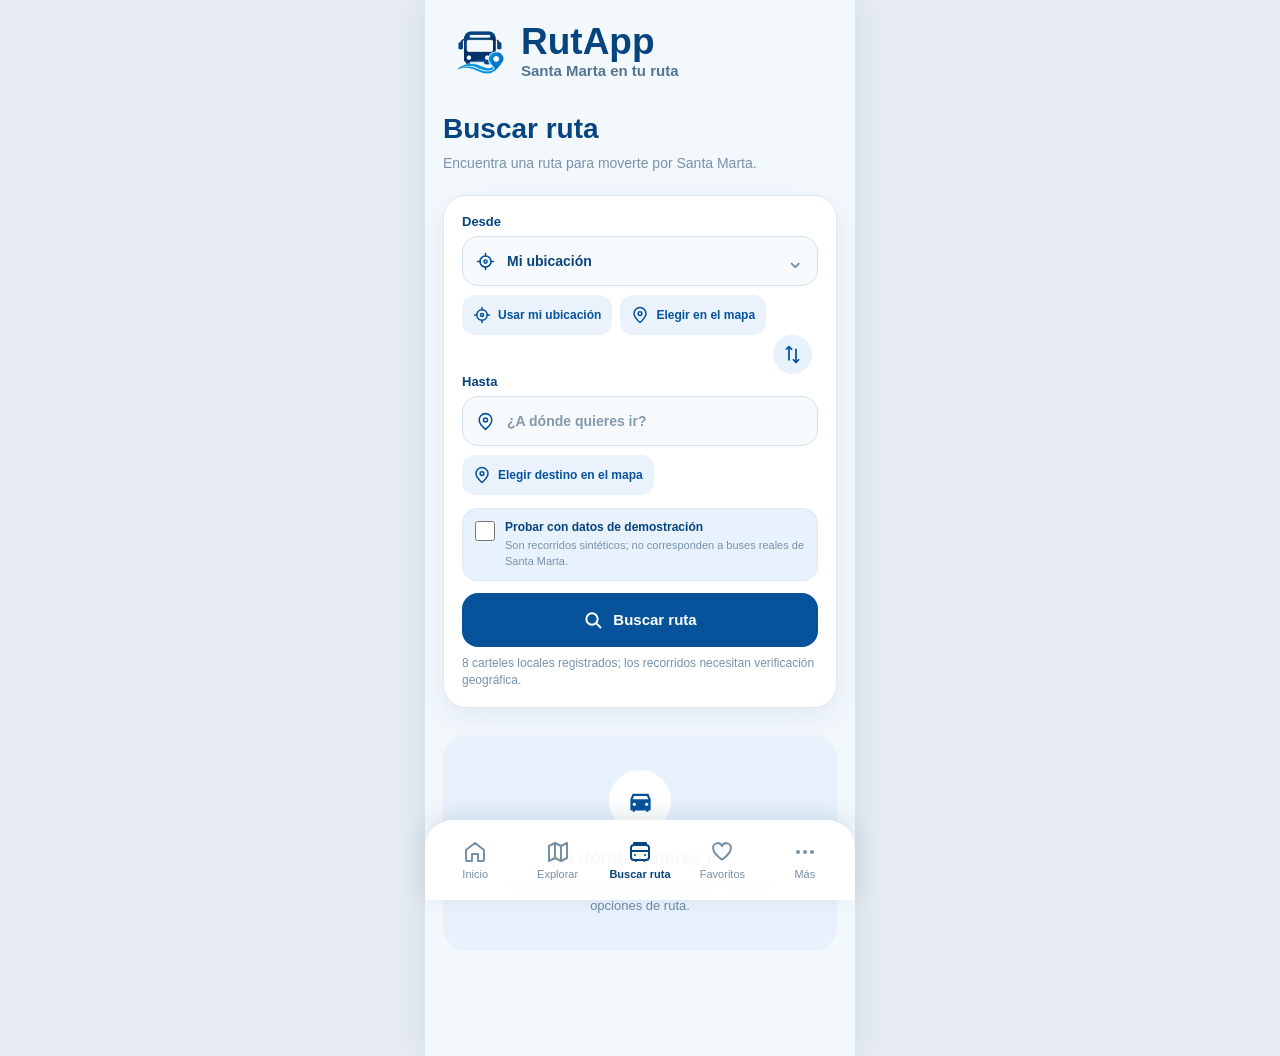
==== pages/buscar-ruta.html @ 645ad804 "Primer commit de RutApp" ====
<!doctype html>
<html lang="es">
  <head>
    <meta charset="utf-8">
    <meta name="viewport" content="width=device-width, initial-scale=1">
    <meta name="theme-color" content="#f3f8fd">
    <script src="../js/theme.js"></script>
    <title>RutApp | Buscar ruta</title>
    <link rel="stylesheet" href="../css/global.css">
    <link rel="stylesheet" href="../components/header.css">
    <link rel="stylesheet" href="../components/navbar.css">
    <link rel="stylesheet" href="../css/buscar-ruta.css">
    <script src="../js/global.js" defer></script>
    <script src="../components/header.js" defer></script>
    <script src="../components/navbar.js" defer></script>
    <script src="../js/maps-config.js" defer></script>
    <script src="../js/google-maps.js" defer></script>
    <script src="../js/route-planner.js" defer></script>
    <script src="../js/buscar-ruta.js" defer></script>
  </head>
  <body>
    <main class="app-page route-page">
      <rutapp-header base="../"></rutapp-header>
      <header class="route-page__heading">
        <h1>Buscar ruta</h1>
        <p>Encuentra una ruta para moverte por Santa Marta.</p>
      </header>

      <form class="route-search" id="route-form" novalidate>
        <div class="route-search__field-group">
          <label class="route-search__label" for="origin-display">Desde</label>
          <div class="route-search__origin-field">
            <svg viewBox="0 0 24 24" aria-hidden="true">
              <circle cx="12" cy="12" r="7"></circle>
              <circle cx="12" cy="12" r="2"></circle>
              <path d="M12 2v3m0 14v3M2 12h3m14 0h3"></path>
            </svg>
            <input id="origin-display" type="text" value="Mi ubicación" readonly aria-describedby="origin-error">
            <span class="route-search__caret" aria-hidden="true">⌄</span>
          </div>
          <div class="route-search__origin-actions">
            <button type="button" class="route-search__minor" id="use-location">
              <svg viewBox="0 0 24 24" aria-hidden="true">
                <circle cx="12" cy="12" r="7"></circle>
                <circle cx="12" cy="12" r="2"></circle>
                <path d="M12 2v3m0 14v3M2 12h3m14 0h3"></path>
              </svg>
              Usar mi ubicación
            </button>
            <button type="button" class="route-search__minor" id="pick-origin">
              <svg viewBox="0 0 24 24" aria-hidden="true">
                <path d="M20 10c0 5-8 12-8 12S4 15 4 10a8 8 0 1 1 16 0Z"></path>
                <circle cx="12" cy="10" r="2.5"></circle>
              </svg>
              Elegir en el mapa
            </button>
          </div>
          <p class="route-search__error" id="origin-error" aria-live="polite"></p>
        </div>

        <div class="route-search__swap-row">
          <button type="button" class="route-search__swap" id="swap-fields" aria-label="Intercambiar origen y destino" title="Intercambiar origen y destino">
            <svg viewBox="0 0 24 24" aria-hidden="true">
              <path d="M8 3v15m0-15L5 6m3-3 3 3M16 21V6m0 15 3-3m-3 3-3-3"></path>
            </svg>
          </button>
        </div>

        <div class="route-search__field-group route-search__field-group--destination">
          <label class="route-search__label" for="destination-input">Hasta</label>
          <div class="route-search__destination-field">
            <svg viewBox="0 0 24 24" aria-hidden="true">
              <path d="M20 10c0 5-8 12-8 12S4 15 4 10a8 8 0 1 1 16 0Z"></path>
              <circle cx="12" cy="10" r="2.5"></circle>
            </svg>
            <input id="destination-input" type="search" placeholder="¿A dónde quieres ir?" autocomplete="off" aria-autocomplete="list" aria-controls="destination-suggestions" aria-describedby="destination-error" required>
            <button type="button" class="route-search__clear" id="clear-destination" aria-label="Borrar destino" hidden>×</button>
          </div>
          <div class="route-search__suggestions" id="destination-suggestions" role="listbox" hidden></div>
          <button type="button" class="route-search__minor route-search__map-destination" id="pick-destination">
            <svg viewBox="0 0 24 24" aria-hidden="true">
              <path d="M20 10c0 5-8 12-8 12S4 15 4 10a8 8 0 1 1 16 0Z"></path>
              <circle cx="12" cy="10" r="2.5"></circle>
            </svg>
            Elegir destino en el mapa
          </button>
          <p class="route-search__error" id="destination-error" aria-live="polite"></p>
        </div>

        <section class="route-demo-control" aria-labelledby="demo-control-title">
          <label class="route-demo-control__label" for="use-demo-routes">
            <input id="use-demo-routes" type="checkbox">
            <span>
              <strong id="demo-control-title">Probar con datos de demostración</strong>
              <small>Son recorridos sintéticos; no corresponden a buses reales de Santa Marta.</small>
            </span>
          </label>
          <button type="button" class="route-search__minor route-demo-control__sample" id="use-demo-points" hidden>
            Usar puntos de ejemplo
          </button>
        </section>

        <button type="submit" class="route-search__submit" id="search-submit">
          <svg viewBox="0 0 24 24" aria-hidden="true">
            <circle cx="10.8" cy="10.8" r="6.8"></circle>
            <path d="m16 16 5 5"></path>
          </svg>
          Buscar ruta
        </button>
        <p class="route-search__message" id="route-message" role="status" aria-live="polite"></p>
      </form>

      <section class="route-results" id="route-results" aria-live="polite" aria-labelledby="results-title">
        <div class="route-results__icon" aria-hidden="true">
          <svg viewBox="0 0 24 24">
            <path d="M5 5h14l2 5v9a1 1 0 0 1-1 1h-1v1h-2v-1H7v1H5v-1H4a1 1 0 0 1-1-1v-9l2-5Zm0 5h14l-1.3-3H6.3L5 10Zm1.5 3a1.5 1.5 0 1 0 0 3 1.5 1.5 0 0 0 0-3Zm11 0a1.5 1.5 0 1 0 0 3 1.5 1.5 0 0 0 0-3Z"/>
          </svg>
        </div>
        <h2 id="results-title">¿A dónde quieres ir?</h2>
        <p id="results-description">Selecciona tu origen y destino para encontrar opciones de ruta.</p>
        <p class="route-results__notice" id="demo-notice" role="note" hidden></p>
        <div class="route-results__list" id="results-list"></div>
      </section>
    </main>

    <dialog class="map-dialog" id="map-dialog" aria-labelledby="map-title">
      <div class="map-dialog__header">
        <div>
          <h2 id="map-title">Elegir punto en el mapa</h2>
          <p id="map-hint">Mueve el mapa y pulsa sobre el punto.</p>
        </div>
        <button type="button" class="map-dialog__close" id="close-map" aria-label="Cerrar mapa">×</button>
      </div>
      <div class="map-dialog__canvas" id="selection-map" role="application" aria-label="Mapa interactivo para seleccionar una ubicación"></div>
      <p class="map-dialog__selection" id="map-selection" aria-live="polite">Aún no has seleccionado un punto.</p>
      <div class="map-dialog__actions">
        <button type="button" class="map-dialog__cancel" id="cancel-map">Cancelar</button>
        <button type="button" class="map-dialog__confirm" id="confirm-map" disabled>Confirmar punto</button>
      </div>
    </dialog>

    <rutapp-navbar base="../" active="buscar"></rutapp-navbar>
  </body>
</html>
---- css/global.css ----
:root {
  color-scheme: light;
  --color-background: #f3f8fd;
  --color-panel: #e4f2fd;
  --color-surface: #fff;
  --color-surface-soft: #e8f2fd;
  --color-input-background: #f7fafd;
  --color-navbar-background: rgb(255 255 255 / 97%);
  --color-page-frame: #e5ebf1;
  --color-border: #dce8f2;
  --color-primary: #0879d1;
  --color-button-background: #07539b;
  --color-blue-dark: #06447f;
  --color-blue: #0879d1;
  --color-blue-deep: #07539b;
  --color-text: #073f78;
  --color-muted: #7892aa;
  --color-field: #eef5fd;
  --color-white: #fff;
  --color-error: #a52e38;
  --color-success: #16875b;
  --color-warning: #9a6500;
  --radius-card: 26px;
  --radius-control: 16px;
  --shadow-card: 0 10px 28px rgb(23 65 104 / 8%);
  --space-page: 18px;
  --font-family: Arial, Helvetica, sans-serif;
}

:root[data-theme="dark"] {
  color-scheme: dark;
  --color-background: #101c29;
  --color-panel: #172a3b;
  --color-surface: #1b2d3e;
  --color-surface-soft: #24394d;
  --color-input-background: #172839;
  --color-navbar-background: rgb(18 32 46 / 97%);
  --color-page-frame: #0c1722;
  --color-border: #354d64;
  --color-primary: #52a9ed;
  --color-button-background: #07539b;
  --color-blue-dark: #e4effa;
  --color-blue: #1769a8;
  --color-blue-deep: #79bdf2;
  --color-text: #e5eef7;
  --color-muted: #afc1d1;
  --color-field: #1a2c3d;
  --color-error: #ff9aa2;
  --color-success: #66d4a9;
  --color-warning: #ffd166;
  --shadow-card: 0 10px 28px rgb(0 0 0 / 22%);
}

* {
  box-sizing: border-box;
}

html {
  min-width: 320px;
  min-height: 100%;
  background: var(--color-background);
  scroll-behavior: smooth;
}

body {
  min-width: 320px;
  min-height: 100vh;
  min-height: 100dvh;
  margin: 0;
  background: var(--color-background);
  color: var(--color-text);
  font-family: var(--font-family);
}

button,
input {
  font: inherit;
}

button,
a {
  -webkit-tap-highlight-color: transparent;
}

a {
  color: inherit;
}

button:focus-visible,
a:focus-visible,
input:focus-visible {
  outline: 3px solid #53a9ec;
  outline-offset: 3px;
}

.app-page {
  width: min(100%, 430px);
  min-height: 100vh;
  min-height: 100dvh;
  margin-inline: auto;
  padding: 14px var(--space-page) calc(105px + env(safe-area-inset-bottom));
  overflow: clip;
}

.visually-hidden {
  position: absolute;
  width: 1px;
  height: 1px;
  padding: 0;
  overflow: hidden;
  clip: rect(0, 0, 0, 0);
  white-space: nowrap;
  clip-path: inset(50%);
}

.status-message {
  min-height: 1.4em;
  margin: 10px 0 0;
  color: var(--color-muted);
  font-size: 14px;
  line-height: 1.4;
}

.status-message[data-kind="error"] {
  color: var(--color-error);
}

.empty-state {
  grid-column: 1 / -1;
  padding: 24px;
  border-radius: var(--radius-card);
  background: var(--color-surface);
  color: var(--color-muted);
  text-align: center;
}

@media (min-width: 700px) {
  body {
    background: var(--color-page-frame);
  }

  .app-page {
    background: var(--color-background);
    box-shadow: 0 0 30px rgb(20 49 75 / 8%);
  }
}

:root[data-theme="dark"] body {
  background: var(--color-background);
}

:root[data-theme="dark"] .app-page {
  background: var(--color-background);
}

:root[data-theme="dark"] rutapp-navbar {
  background: var(--color-navbar-background);
  box-shadow: 0 -7px 28px rgb(0 0 0 / 24%);
}

:root[data-theme="dark"] .app-navbar__link {
  color: #a7bbce;
}

:root[data-theme="dark"] .app-navbar__link.is-active,
:root[data-theme="dark"] .app-header,
:root[data-theme="dark"] .app-header__tagline {
  color: var(--color-blue-dark);
}

:root[data-theme="dark"] .search-card,
:root[data-theme="dark"] .featured-card,
:root[data-theme="dark"] .place-card,
:root[data-theme="dark"] .place-detail,
:root[data-theme="dark"] .route-search,
:root[data-theme="dark"] .route-option,
:root[data-theme="dark"] .map-dialog,
:root[data-theme="dark"] .trip-route-card,
:root[data-theme="dark"] .trip-metric,
:root[data-theme="dark"] .trip-step,
:root[data-theme="dark"] .trip-error,
:root[data-theme="dark"] .more-links a,
:root[data-theme="dark"] .route-search__suggestions,
:root[data-theme="dark"] .route-search__suggestion {
  border-color: var(--color-border);
  background-color: var(--color-surface);
  color: var(--color-text);
}

:root[data-theme="dark"] .category-filter:not(.is-active),
:root[data-theme="dark"] .catalog__count,
:root[data-theme="dark"] .more-links__icon,
:root[data-theme="dark"] .more-page__note,
:root[data-theme="dark"] .place-detail__badge,
:root[data-theme="dark"] .place-detail__fact,
:root[data-theme="dark"] .place-detail__action--favorite,
:root[data-theme="dark"] .trip-step__icon,
:root[data-theme="dark"] .route-search__minor,
:root[data-theme="dark"] .route-search__swap,
:root[data-theme="dark"] .route-search__clear,
:root[data-theme="dark"] .route-results,
:root[data-theme="dark"] .route-option__badge,
:root[data-theme="dark"] .route-option__stat,
:root[data-theme="dark"] .map-dialog__close,
:root[data-theme="dark"] .map-dialog__cancel,
:root[data-theme="dark"] .route-field__locate,
:root[data-theme="dark"] .route-form__swap {
  background-color: var(--color-surface-soft);
  color: var(--color-blue-deep);
}

:root[data-theme="dark"] .route-field,
:root[data-theme="dark"] .route-search__origin-field,
:root[data-theme="dark"] .route-search__destination-field {
  border-color: var(--color-border);
  background-color: var(--color-input-background);
  color: var(--color-blue-deep);
}

:root[data-theme="dark"] .route-field input,
:root[data-theme="dark"] .route-search__origin-field input,
:root[data-theme="dark"] .route-search__destination-field input {
  color: var(--color-text);
}

:root[data-theme="dark"] .route-field input::placeholder,
:root[data-theme="dark"] .route-search__destination-field input::placeholder {
  color: #afc1d1;
}

:root[data-theme="dark"] .route-search__suggestion {
  border-bottom-color: #354d64;
}

:root[data-theme="dark"] .route-search__suggestion:hover,
:root[data-theme="dark"] .route-search__suggestion:focus-visible {
  background-color: #29445c;
}

:root[data-theme="dark"] .route-option__stops,
:root[data-theme="dark"] .route-results p,
:root[data-theme="dark"] .place-detail__description,
:root[data-theme="dark"] .place-detail__info-row span,
:root[data-theme="dark"] .place-detail__info-row a,
:root[data-theme="dark"] .trip-map__legend {
  color: var(--color-muted);
}

:root[data-theme="dark"] .place-detail__visit-info {
  background-color: var(--color-input-background);
}

:root[data-theme="dark"] .place-detail__info-row {
  border-top-color: var(--color-border);
}

:root[data-theme="dark"] .home-hero {
  background-color: #14577d;
}

:root[data-theme="dark"] .trip-step[data-kind="walk"] .trip-step__icon {
  background-color: #1c4438;
  color: var(--color-success);
}

:root[data-theme="dark"] .appearance-setting__switch:not([aria-checked="true"]) {
  border-color: #647f98;
  background-color: #344a5f;
}

:root[data-theme="dark"] .appearance-setting__switch > span {
  background-color: #e5eef7;
}

:root[data-theme="dark"] .route-form__submit,
:root[data-theme="dark"] .search-card__quick,
:root[data-theme="dark"] .route-search__submit,
:root[data-theme="dark"] .map-dialog__confirm,
:root[data-theme="dark"] .category-filter.is-active,
:root[data-theme="dark"] .place-detail__fact-icon,
:root[data-theme="dark"] .place-detail__action--route {
  background-color: var(--color-button-background);
  color: #fff;
}

:root[data-theme="dark"] .route-search__error,
:root[data-theme="dark"] .route-search__message[data-kind="error"],
:root[data-theme="dark"] .place-detail__message[data-kind="error"] {
  color: var(--color-error);
}

:root[data-theme="dark"] .route-results__icon {
  background-color: var(--color-surface);
  color: var(--color-blue-deep);
}

:root[data-theme="dark"] .map-dialog__canvas,
:root[data-theme="dark"] .place-detail__map,
:root[data-theme="dark"] .place-detail__map-canvas,
:root[data-theme="dark"] .trip-map {
  background-color: #24394d;
}

:root[data-theme="dark"] .place-detail__brand {
  color: #fff;
}

:root[data-theme="dark"] .place-detail__brand-copy {
  text-shadow: 0 1px 5px rgb(0 0 0 / 85%);
}

:root[data-theme="dark"] .place-detail__hero-label {
  background: rgb(255 255 255 / 95%);
  color: #06447f;
}

:root[data-theme="dark"] .place-card__favorite,
:root[data-theme="dark"] .place-detail__back,
:root[data-theme="dark"] .place-detail__icon-button,
:root[data-theme="dark"] .place-detail__map-button,
:root[data-theme="dark"] .trip-header__back {
  background: rgb(255 255 255 / 96%);
  color: #06447f;
}

:root[data-theme="dark"] .route-search__submit:disabled,
:root[data-theme="dark"] .map-dialog__confirm:disabled {
  opacity: 0.62;
}

@media (prefers-reduced-motion: no-preference) {
  html,
  body,
  .app-page,
  rutapp-navbar,
  .route-search,
  .route-results,
  .place-card,
  .featured-card,
  .trip-route-card,
  .trip-step,
  .more-links a {
    transition: background-color 160ms ease, color 160ms ease, border-color 160ms ease;
  }
}
---- components/header.css ----
rutapp-header {
  display: block;
}

.app-header {
  display: flex;
  align-items: center;
  gap: 12px;
  min-height: 82px;
  margin-bottom: 20px;
  color: var(--color-blue-dark);
  text-decoration: none;
}

.app-header__logo {
  flex: 0 0 58px;
  width: 58px;
  height: 58px;
  object-fit: contain;
}

.app-header__copy {
  display: flex;
  flex-direction: column;
  gap: 2px;
}

.app-header__name {
  font-size: clamp(29px, 8vw, 37px);
  font-weight: 700;
  line-height: 1;
}

.app-header__tagline {
  color: #527594;
  font-size: 15px;
  font-weight: 600;
}
---- components/navbar.css ----
rutapp-navbar {
  position: fixed;
  z-index: 20;
  right: 0;
  bottom: 0;
  left: 0;
  display: block;
  width: min(100%, 430px);
  margin-inline: auto;
  padding: 8px 10px calc(8px + env(safe-area-inset-bottom));
  border-radius: 28px 28px 0 0;
  background: rgb(255 255 255 / 97%);
  box-shadow: 0 -7px 28px rgb(21 55 88 / 10%);
}

.app-navbar {
  display: grid;
  grid-template-columns: repeat(5, minmax(0, 1fr));
  align-items: center;
  gap: 2px;
}

.app-navbar__link {
  display: flex;
  min-width: 0;
  min-height: 64px;
  flex-direction: column;
  align-items: center;
  justify-content: center;
  gap: 4px;
  border-radius: 18px;
  color: #7890a6;
  font-size: 11px;
  text-align: center;
  text-decoration: none;
}

.app-navbar__link.is-active {
  color: var(--color-blue-dark);
  font-weight: 700;
}

.app-navbar__icon {
  width: 24px;
  height: 24px;
}

@media (min-width: 700px) {
  rutapp-navbar {
    box-shadow: 0 -5px 25px rgb(21 55 88 / 12%);
  }
}
---- css/buscar-ruta.css ----
.route-page {
  padding-top: 6px;
}

.route-option__badge--selected {
  background: #e8f5ef;
  color: #16875b;
}

.route-option__badge--demo {
  background: #fff1cd;
  color: #7a5100;
}

.route-results__notice {
  max-width: 100%;
  margin-top: 12px !important;
  padding: 9px 11px;
  border: 1px solid #e8d18e;
  border-radius: 12px;
  background: #fff7df;
  color: #654800 !important;
  font-size: 11px !important;
  font-weight: 700;
  text-align: left;
}

.route-page rutapp-header {
  margin-inline: 8px;
}

.route-page__heading {
  margin: 20px 0 22px;
}

.route-page__heading h1 {
  margin: 0;
  color: var(--color-blue-dark);
  font-size: 28px;
  line-height: 1.2;
}

.route-page__heading p {
  margin: 8px 0 0;
  color: var(--color-muted);
  font-size: 14px;
  line-height: 1.4;
}

.route-search {
  padding: 18px;
  border: 1px solid #dce8f2;
  border-radius: 23px;
  background: var(--color-white);
  box-shadow: var(--shadow-card);
}

.route-search__field-group {
  position: relative;
}

.route-search__label {
  display: block;
  margin-bottom: 7px;
  color: var(--color-blue-dark);
  font-size: 13px;
  font-weight: 600;
}

.route-search__origin-field,
.route-search__destination-field {
  display: flex;
  min-width: 0;
  min-height: 50px;
  align-items: center;
  gap: 12px;
  padding: 0 13px;
  border: 1px solid #d3e2ef;
  border-radius: 16px;
  background: #f7fafd;
  color: var(--color-blue-deep);
}

.route-search__origin-field > svg,
.route-search__destination-field > svg {
  flex: 0 0 19px;
  width: 19px;
  height: 19px;
  fill: none;
  stroke: currentColor;
  stroke-linecap: round;
  stroke-linejoin: round;
  stroke-width: 2;
}

.route-search__origin-field input,
.route-search__destination-field input {
  width: 100%;
  min-width: 0;
  height: 46px;
  padding: 0;
  border: 0;
  outline: 0;
  background: transparent;
  color: var(--color-blue-dark);
  font-size: 14px;
  font-weight: 600;
}

.route-search__destination-field input::placeholder {
  color: #8299ae;
  opacity: 1;
}

.route-search__origin-field:focus-within,
.route-search__destination-field:focus-within {
  border-color: #7ab9e8;
  box-shadow: 0 0 0 2px rgb(83 169 236 / 15%);
}

.route-search__caret {
  color: #748da3;
  font-size: 22px;
  line-height: 1;
}

.route-search__origin-actions {
  display: flex;
  flex-wrap: wrap;
  gap: 8px;
  margin-top: 9px;
}

.route-search__minor {
  display: inline-flex;
  min-height: 40px;
  align-items: center;
  justify-content: center;
  gap: 7px;
  padding: 0 11px;
  border: 0;
  border-radius: 13px;
  background: #eaf3fc;
  color: var(--color-blue-deep);
  font-size: 12px;
  font-weight: 600;
  cursor: pointer;
}

.route-search__minor svg {
  flex: 0 0 18px;
  width: 18px;
  height: 18px;
  fill: none;
  stroke: currentColor;
  stroke-linecap: round;
  stroke-linejoin: round;
  stroke-width: 2;
}

.route-search__swap-row {
  display: flex;
  min-height: 39px;
  justify-content: flex-end;
  padding-right: 6px;
}

.route-search__swap {
  display: grid;
  width: 39px;
  height: 39px;
  place-items: center;
  border: 0;
  border-radius: 50%;
  background: #e8f2fd;
  color: var(--color-blue-deep);
  cursor: pointer;
}

.route-search__swap svg {
  width: 21px;
  height: 21px;
  fill: none;
  stroke: currentColor;
  stroke-linecap: round;
  stroke-linejoin: round;
  stroke-width: 2;
}

.route-search__map-destination {
  margin-top: 9px;
}

.route-search__clear {
  flex: 0 0 30px;
  width: 30px;
  height: 30px;
  border: 0;
  border-radius: 50%;
  background: #e7eef5;
  color: var(--color-blue-dark);
  font-size: 22px;
  line-height: 1;
  cursor: pointer;
}

.route-search__clear[hidden] {
  display: none;
}

.route-search__suggestions {
  position: absolute;
  z-index: 4;
  top: calc(100% - 1px);
  right: 0;
  left: 0;
  max-height: 235px;
  overflow: auto;
  border: 1px solid #dbe6f0;
  border-radius: 0 0 15px 15px;
  background: #fff;
  box-shadow: 0 8px 18px rgb(23 65 104 / 12%);
}

.route-search__suggestions[hidden] {
  display: none;
}

.route-search__suggestion {
  display: block;
  width: 100%;
  min-height: 52px;
  padding: 8px 13px;
  border: 0;
  border-bottom: 1px solid #edf2f7;
  background: #fff;
  color: var(--color-blue-dark);
  text-align: left;
  cursor: pointer;
}

.route-search__suggestion strong,
.route-search__suggestion span {
  display: block;
}

.route-search__suggestion strong {
  font-size: 13px;
}

.route-search__suggestion span {
  margin-top: 3px;
  color: var(--color-muted);
  font-size: 11px;
}

.route-search__suggestion:hover,
.route-search__suggestion:focus-visible {
  background: #f2f7fc;
}

.route-search__error {
  min-height: 0;
  margin: 5px 0 0;
  color: #a52e38;
  font-size: 12px;
}

.route-search__error:empty {
  display: none;
}

.route-search__submit {
  display: flex;
  width: 100%;
  min-height: 54px;
  align-items: center;
  justify-content: center;
  gap: 10px;
  margin-top: 12px;
  border: 0;
  border-radius: 16px;
  background: var(--color-blue-deep);
  color: #fff;
  font-size: 15px;
  font-weight: 700;
  cursor: pointer;
}

.route-search__submit:disabled {
  cursor: wait;
  opacity: 0.75;
}

.route-search__submit svg {
  width: 20px;
  height: 20px;
  fill: none;
  stroke: currentColor;
  stroke-linecap: round;
  stroke-linejoin: round;
  stroke-width: 2.4;
}

.route-search__message {
  min-height: 0;
  margin: 8px 0 0;
  color: var(--color-muted);
  font-size: 12px;
  line-height: 1.4;
}

.route-search__message:empty {
  display: none;
}

.route-search__message[data-kind="error"] {
  color: #a52e38;
}

.route-demo-control {
  margin-top: 13px;
  padding: 11px 12px;
  border: 1px solid var(--color-border);
  border-radius: 15px;
  background: var(--color-surface-soft);
}

.route-demo-control__label {
  display: flex;
  align-items: flex-start;
  gap: 10px;
  color: var(--color-blue-dark);
  cursor: pointer;
}

.route-demo-control__label input {
  flex: 0 0 20px;
  width: 20px;
  height: 20px;
  margin: 1px 0 0;
  accent-color: var(--color-blue-deep);
}

.route-demo-control__label strong,
.route-demo-control__label small {
  display: block;
}

.route-demo-control__label strong {
  font-size: 12px;
}

.route-demo-control__label small {
  margin-top: 4px;
  color: var(--color-muted);
  font-size: 11px;
  line-height: 1.4;
}

.route-demo-control__sample {
  margin-top: 9px;
}

.route-demo-control__sample[hidden],
.route-results__notice[hidden] {
  display: none;
}

.route-results {
  display: flex;
  min-height: 215px;
  flex-direction: column;
  align-items: center;
  justify-content: center;
  margin-top: 28px;
  padding: 24px;
  border-radius: 22px;
  background: #e8f2fd;
  text-align: center;
}

.route-results__icon {
  display: grid;
  width: 62px;
  height: 62px;
  place-items: center;
  border-radius: 50%;
  background: #fff;
  color: var(--color-blue-deep);
}

.route-results__icon svg {
  width: 27px;
  height: 27px;
  fill: currentColor;
}

.route-results h2 {
  margin: 16px 0 0;
  color: var(--color-blue-dark);
  font-size: 18px;
}

.route-results p {
  max-width: 300px;
  margin: 9px 0 0;
  color: #6f899f;
  font-size: 13px;
  line-height: 1.45;
}

.route-results__list {
  display: grid;
  width: 100%;
  gap: 12px;
  margin-top: 16px;
  text-align: left;
}

.route-results__list:empty {
  display: none;
}

.route-option {
  padding: 14px;
  border: 1px solid #dce8f2;
  border-radius: 17px;
  background: #fff;
  box-shadow: 0 4px 14px rgb(23 65 104 / 7%);
}

.route-option__heading {
  display: flex;
  align-items: flex-start;
  justify-content: space-between;
  gap: 10px;
}

.route-option__heading h3 {
  margin: 0;
  color: var(--color-blue-dark);
  font-size: 15px;
  line-height: 1.3;
}

.route-option__badge {
  flex: 0 0 auto;
  padding: 5px 8px;
  border-radius: 14px;
  background: #e8f2fd;
  color: var(--color-blue-deep);
  font-size: 10px;
  font-weight: 700;
}

.route-option__summary {
  margin: 6px 0 12px;
  color: var(--color-muted);
  font-size: 11px;
  line-height: 1.4;
  overflow-wrap: anywhere;
}

.route-option__posters {
  display: flex;
  gap: 8px;
  margin: 0 0 12px;
  overflow-x: auto;
  padding-bottom: 2px;
}

.route-option__posters img {
  flex: 0 0 auto;
  width: 96px;
  height: 66px;
  border: 1px solid var(--color-border);
  border-radius: 9px;
  background: var(--color-surface-soft);
  object-fit: cover;
}

.route-option__stats {
  display: grid;
  grid-template-columns: repeat(4, minmax(0, 1fr));
  gap: 5px;
}

.route-option__stat {
  padding: 8px 4px;
  border-radius: 11px;
  background: #f3f8fd;
  text-align: center;
}

.route-option__stat strong,
.route-option__stat span {
  display: block;
}

.route-option__stat strong {
  color: var(--color-blue-dark);
  font-size: 12px;
}

.route-option__stat span {
  margin-top: 3px;
  color: var(--color-muted);
  font-size: 9px;
}

.route-option__stops {
  display: grid;
  gap: 6px;
  margin: 11px 0;
  color: #607f99;
  font-size: 11px;
  line-height: 1.35;
}

.route-option__details {
  display: inline-flex;
  min-height: 38px;
  align-items: center;
  gap: 8px;
  color: var(--color-blue-deep);
  font-size: 12px;
  font-weight: 700;
  text-decoration: none;
}

.route-option__notice {
  margin: 10px 0 0 !important;
  color: var(--color-muted);
  font-size: 10px !important;
  line-height: 1.4;
  text-align: left;
}

.route-results[data-state="loading"] {
  opacity: 0.75;
}

.route-results[data-state="empty"] {
  min-height: 190px;
}

.map-dialog {
  width: min(100% - 24px, 430px);
  max-width: 430px;
  max-height: min(90dvh, 760px);
  padding: 16px;
  overflow: hidden;
  border: 0;
  border-radius: 24px;
  background: #fff;
  color: var(--color-blue-dark);
  box-shadow: 0 20px 60px rgb(9 38 64 / 35%);
}

.map-dialog::backdrop {
  background: rgb(5 26 45 / 60%);
}

.map-dialog__header {
  display: flex;
  align-items: flex-start;
  justify-content: space-between;
  gap: 10px;
  margin-bottom: 12px;
}

.map-dialog__header h2 {
  margin: 0;
  font-size: 19px;
}

.map-dialog__header p {
  margin: 5px 0 0;
  color: var(--color-muted);
  font-size: 12px;
}

.map-dialog__close {
  flex: 0 0 38px;
  width: 38px;
  height: 38px;
  border: 0;
  border-radius: 50%;
  background: #eaf3fc;
  color: var(--color-blue-dark);
  font-size: 25px;
  cursor: pointer;
}

.map-dialog__canvas {
  height: min(50dvh, 390px);
  min-height: 230px;
  border-radius: 16px;
  background: #e4edf4;
}

.map-dialog__selection {
  min-height: 1.4em;
  margin: 10px 0;
  color: var(--color-muted);
  font-size: 13px;
}

.map-dialog__actions {
  display: grid;
  grid-template-columns: 1fr 1fr;
  gap: 9px;
}

.map-dialog__actions button {
  min-height: 48px;
  border: 0;
  border-radius: 14px;
  font-size: 14px;
  font-weight: 700;
  cursor: pointer;
}

.map-dialog__cancel {
  background: #eaf3fc;
  color: var(--color-blue-dark);
}

.map-dialog__confirm {
  background: var(--color-blue-deep);
  color: #fff;
}

.map-dialog__confirm:disabled {
  cursor: not-allowed;
  opacity: 0.48;
}

@media (max-width: 350px) {
  .route-search {
    padding: 14px;
  }

  .route-search__minor {
    padding-inline: 9px;
    font-size: 11px;
  }

  .route-search__origin-actions {
    gap: 6px;
  }

  .route-results {
    padding-inline: 16px;
  }

  .route-option__stats {
    grid-template-columns: repeat(2, minmax(0, 1fr));
  }
}

@media (min-width: 700px) {
  .route-page {
    padding-top: 10px;
  }
}
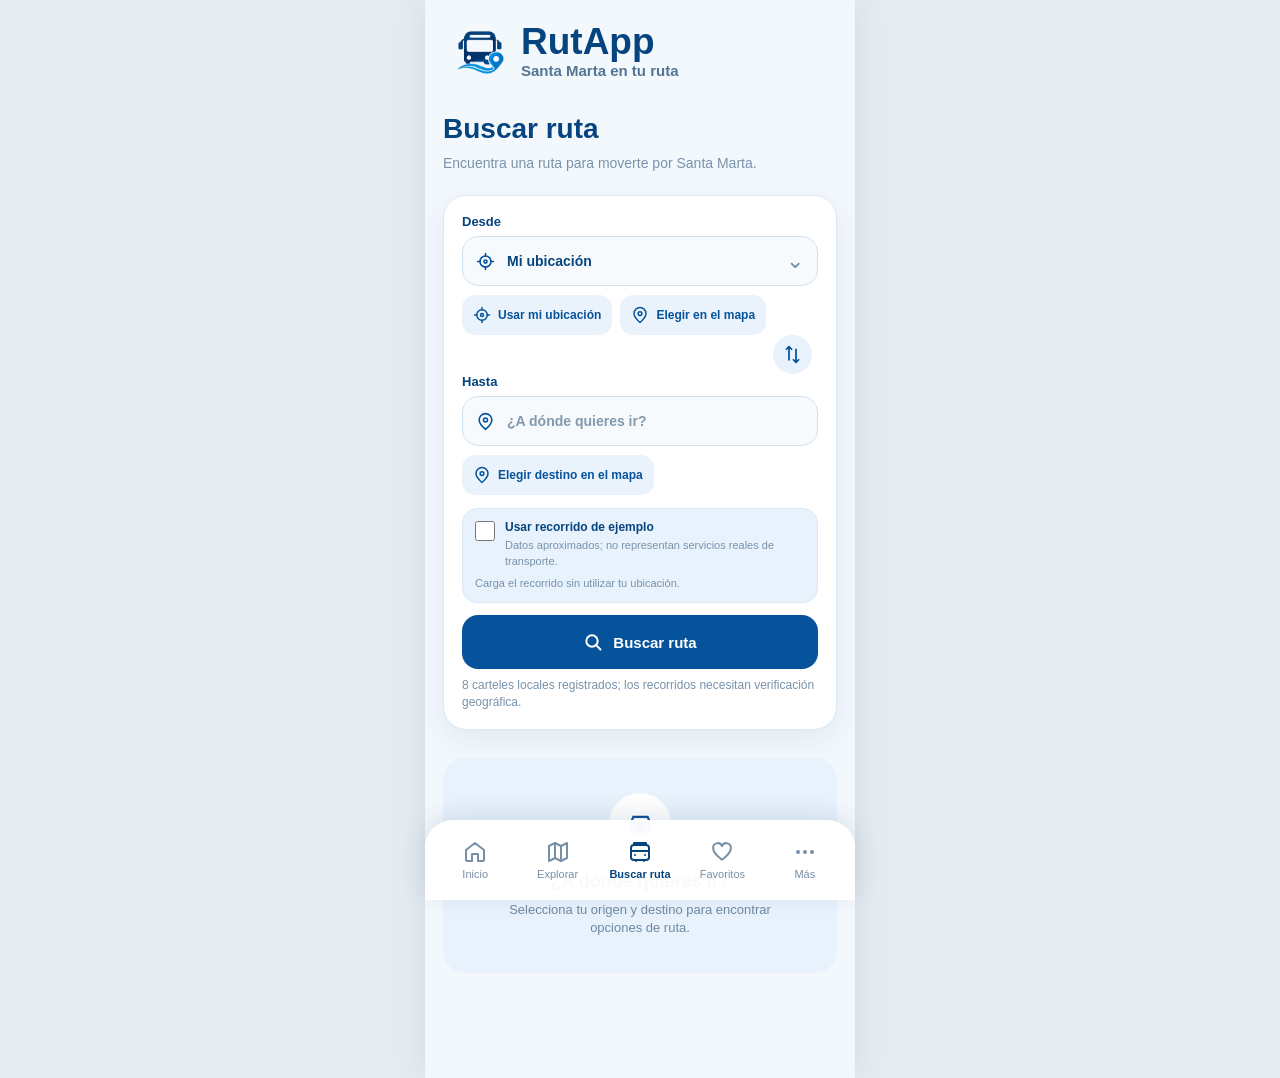
==== commit 36039ec7: "feat: add demo Rodadero transfer journey Co-authored-by: Copilot <223556219+Copilot@users.noreply.gi" ====
--- a/pages/buscar-ruta.html
+++ b/pages/buscar-ruta.html
@@ -13,8 +13,7 @@
     <script src="../js/global.js" defer></script>
     <script src="../components/header.js" defer></script>
     <script src="../components/navbar.js" defer></script>
-    <script src="../js/maps-config.js" defer></script>
-    <script src="../js/google-maps.js" defer></script>
+    <script src="../js/maps.js" defer></script>
     <script src="../js/route-planner.js" defer></script>
     <script src="../js/buscar-ruta.js" defer></script>
   </head>
@@ -91,13 +90,12 @@
           <label class="route-demo-control__label" for="use-demo-routes">
             <input id="use-demo-routes" type="checkbox">
             <span>
-              <strong id="demo-control-title">Probar con datos de demostración</strong>
-              <small>Son recorridos sintéticos; no corresponden a buses reales de Santa Marta.</small>
+              <strong id="demo-control-title">Usar recorrido de ejemplo</strong>
+              <small>Datos aproximados; no representan servicios reales de transporte.</small>
             </span>
           </label>
-          <button type="button" class="route-search__minor route-demo-control__sample" id="use-demo-points" hidden>
-            Usar puntos de ejemplo
-          </button>
+          <div class="route-demo-control__examples" id="demo-example-list" role="group" aria-label="Recorridos de ejemplo" hidden></div>
+          <small class="route-demo-control__hint">Carga el recorrido sin utilizar tu ubicación.</small>
         </section>
 
         <button type="submit" class="route-search__submit" id="search-submit">
@@ -141,4 +139,4 @@
 
     <rutapp-navbar base="../" active="buscar"></rutapp-navbar>
   </body>
-</html>
+</html>
--- a/css/global.css
+++ b/css/global.css
@@ -343,3 +343,8 @@
     transition: background-color 160ms ease, color 160ms ease, border-color 160ms ease;
   }
 }
+
+/* Mapas (Leaflet + OpenStreetMap): las teselas se oscurecen en el tema oscuro. */
+:root[data-theme="dark"] .leaflet-tile-pane {
+  filter: invert(1) hue-rotate(180deg) brightness(0.95) contrast(0.9);
+}
--- a/css/buscar-ruta.css
+++ b/css/buscar-ruta.css
@@ -358,11 +358,30 @@
   line-height: 1.4;
 }
 
+.route-demo-control__examples {
+  display: grid;
+  justify-items: start;
+  gap: 7px;
+  margin-top: 9px;
+}
+
 .route-demo-control__sample {
-  margin-top: 9px;
-}
-
-.route-demo-control__sample[hidden],
+  max-width: 100%;
+  white-space: normal;
+  text-align: center;
+  line-height: 1.35;
+}
+
+.route-demo-control__hint {
+  display: block;
+  margin-top: 7px;
+  color: var(--color-muted);
+  font-size: 11px;
+  line-height: 1.4;
+  overflow-wrap: anywhere;
+}
+
+.route-demo-control__examples[hidden],
 .route-results__notice[hidden] {
   display: none;
 }
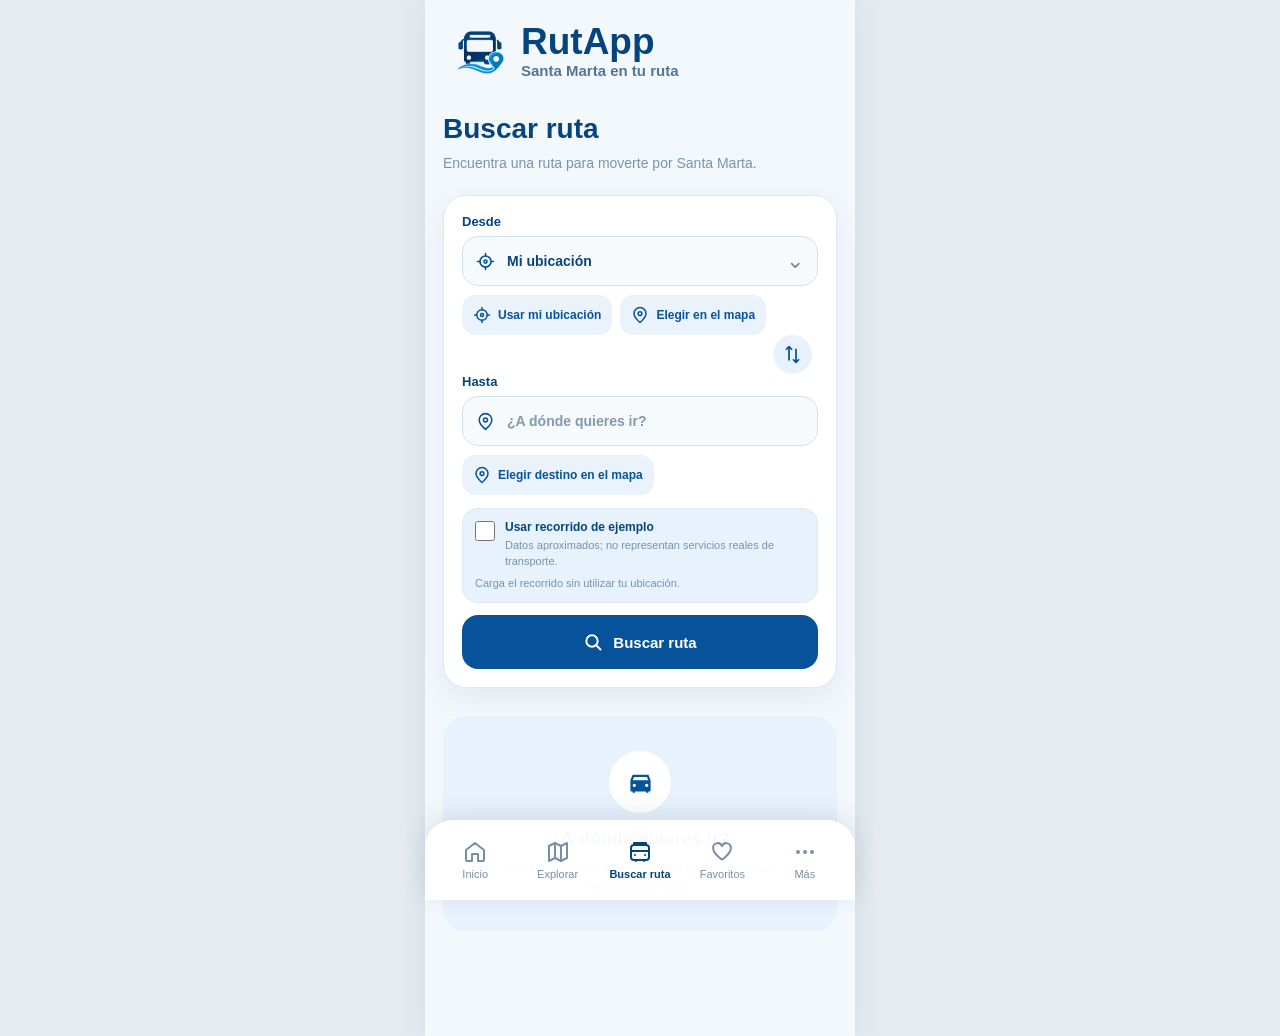
==== commit 9a3599de: "feat: mejoras en rutas, mapas y pantalla de confirmacion" ====
--- a/pages/buscar-ruta.html
+++ b/pages/buscar-ruta.html
@@ -56,6 +56,43 @@
           </div>
           <p class="route-search__error" id="origin-error" aria-live="polite"></p>
         </div>
+
+        
+<!-- HU03 y HU06: ubicación y puntos de abordaje cercanos -->
+<section
+  id="nearby-boardings"
+  class="nearby-boardings"
+  aria-labelledby="nearby-boardings-title"
+  hidden
+>
+  <h2 id="nearby-boardings-title">
+    Puntos de abordaje cerca de ti
+  </h2>
+
+  <p
+    id="nearby-boardings-status"
+    role="status"
+    aria-live="polite"
+  ></p>
+
+  <div
+    id="nearby-boardings-map"
+    class="nearby-boardings__map"
+    role="application"
+    aria-label="Mapa de tu ubicación y puntos de abordaje cercanos"
+  ></div>
+
+  <ul
+    id="nearby-boardings-list"
+    class="nearby-boardings__list"
+  ></ul>
+
+  <p class="nearby-boardings__notice">
+    Los puntos mostrados pertenecen a recorridos de
+    demostración y no representan paraderos verificados.
+  </p>
+</section>
+
 
         <div class="route-search__swap-row">
           <button type="button" class="route-search__swap" id="swap-fields" aria-label="Intercambiar origen y destino" title="Intercambiar origen y destino">
--- a/css/buscar-ruta.css
+++ b/css/buscar-ruta.css
@@ -684,3 +684,197 @@
     padding-top: 10px;
   }
 }
+
+
+/* HU03 y HU06 - Puntos de abordaje cercanos */
+
+.nearby-boardings {
+  margin: 20px 0;
+  padding: 16px;
+  background: var(--color-white);
+  border: 1px solid #dce8f2;
+  border-radius: 18px;
+}
+
+.nearby-boardings h2 {
+  margin: 0 0 12px;
+  color: var(--color-blue-dark);
+  font-size: 20px;
+  line-height: 1.3;
+}
+
+#nearby-boardings-status {
+  color: var(--color-muted);
+  font-size: 13px;
+  line-height: 1.5;
+  margin: 0 0 14px;
+}
+
+.nearby-boardings__map {
+  width: 100%;
+  min-height: 270px;
+  border-radius: 14px;
+  overflow: hidden;
+}
+
+.nearby-boardings__list {
+  list-style: none;
+  padding: 0;
+  margin: 14px 0;
+  display: grid;
+  gap: 10px;
+}
+
+.nearby-boardings__list li {
+  padding: 0;
+  margin: 0;
+}
+
+.nearby-boardings__list button {
+  width: 100%;
+  padding: 14px;
+  background: #eef6fd;
+  border: 1px solid #d6e6f5;
+  border-left: 4px solid #e88b24;
+  border-radius: 12px;
+  color: #17476f;
+  font-family: inherit;
+  font-size: 13px;
+  font-weight: 600;
+  line-height: 1.5;
+  text-align: left;
+  cursor: pointer;
+  white-space: normal;
+}
+
+.nearby-boardings__list button:hover {
+  background: #e0effb;
+}
+
+.nearby-boardings__list button:focus-visible {
+  outline: 3px solid #0879d1;
+  outline-offset: 2px;
+}
+
+.nearby-boardings__notice {
+  margin: 12px 0 0;
+  padding: 10px;
+  background: #fff7e8;
+  border-radius: 10px;
+  color: #80551b;
+  font-size: 12px;
+  line-height: 1.5;
+}
+
+[data-theme="dark"] .nearby-boardings__list button {
+  background: #1c3046;
+  color: #f1f6fc;
+  border-color: #456078;
+  border-left-color: #e88b24;
+}
+
+[data-theme="dark"] .nearby-boardings__notice {
+  background: #45351e;
+  color: #ffe0a3;
+}
+
+
+/* ===== Tarjetas compactas de rutas disponibles ===== */
+
+.route-results[data-state="results"] {
+  padding: 16px;
+}
+
+.route-results__list {
+  gap: 12px;
+}
+
+.route-option {
+  padding: 16px;
+  border-radius: 19px;
+  border: 1px solid #dce8f2;
+  background: #ffffff;
+  box-shadow: 0 4px 14px rgba(20, 65, 105, 0.05);
+}
+
+.route-option__heading {
+  display: flex;
+  align-items: flex-start;
+  justify-content: space-between;
+  gap: 10px;
+}
+
+.route-option__heading h3 {
+  min-width: 0;
+  font-size: 16px;
+  line-height: 1.35;
+}
+
+.route-option__badge {
+  white-space: nowrap;
+  font-size: 10px;
+}
+
+.route-option__summary {
+  margin: 8px 0 15px;
+  color: #6b849c;
+  font-size: 13px;
+}
+
+/* Dos métricas grandes */
+.route-option__stats {
+  display: grid;
+  grid-template-columns: repeat(2, minmax(0, 1fr));
+  gap: 10px;
+}
+
+.route-option__stat {
+  display: flex;
+  flex-direction: column;
+  align-items: center;
+  justify-content: center;
+  min-height: 77px;
+  padding: 12px 8px;
+  border-radius: 14px;
+  background: #f1f7fd;
+}
+
+.route-option__stat strong {
+  color: #0b4d91;
+  font-size: 18px;
+  font-weight: 700;
+}
+
+.route-option__stat span {
+  margin-top: 5px;
+  font-size: 11px;
+  color: #69849c;
+}
+
+/* Botón de detalles */
+.route-option__details {
+  display: flex;
+  align-items: center;
+  justify-content: center;
+  width: 100%;
+  min-height: 46px;
+  margin-top: 15px;
+  padding: 10px;
+  border-radius: 13px;
+  background: #e7f2fd;
+  color: #07539b;
+  font-size: 13px;
+  font-weight: 700;
+  text-align: center;
+  text-decoration: none;
+  transition: background 0.2s ease;
+}
+
+.route-option__details:hover {
+  background: #d5e9fb;
+}
+
+.route-option__details:focus-visible {
+  outline: 3px solid #0879d1;
+  outline-offset: 3px;
+}
